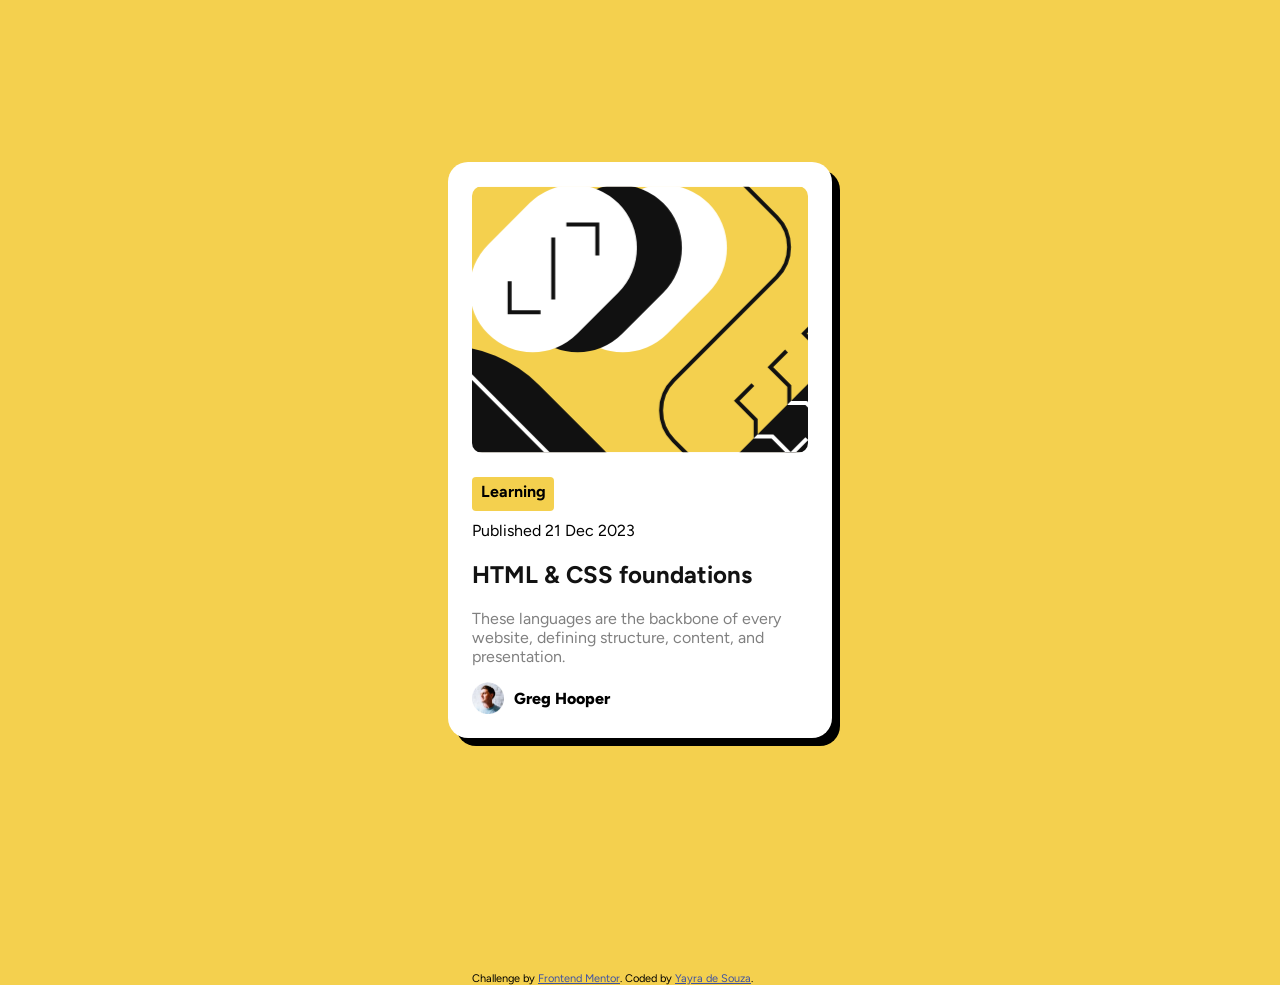
==== blog-preview-card-main/index.html @ 0ca87fa4 "Initial commit 24th May" ====
<!DOCTYPE html>
<html lang="en">
<head>
  <meta charset="UTF-8">
  <meta name="viewport" content="width=device-width, initial-scale=1.0"> <!-- displays site properly based on user's device -->

  <link rel="icon" type="image/png" sizes="32x32" href="./assets/images/favicon-32x32.png">
  <link rel="stylesheet" href="./style/style.css">
  
  <title>Frontend Mentor | Blog preview card</title>

  <link rel="preconnect" href="https://fonts.googleapis.com">
  <link rel="preconnect" href="https://fonts.gstatic.com" crossorigin>
  <link href="https://fonts.googleapis.com/css2?family=Figtree:ital,wght@0,300..900;1,300..900&display=swap" rel="stylesheet">

  <!-- Feel free to remove these styles or customise in your own stylesheet 👍 -->
  <style>
    .attribution { font-size: 11px; text-align: center; 
    position: absolute;
    top: 90vh;
    }
    .attribution a { color: hsl(228, 45%, 44%); }
  </style>
</head>
<body>
  <div class="container">
  <div class="illustration">
  </div>
  <div class="section">
  <div class="button">
  <strong>Learning</strong>
  </div>
  <div class="published">
  Published 21 Dec 2023
  <div>
  <h2>
  HTML & CSS foundations
</h2>

  <P>
  These languages are the backbone of every website, defining structure, content, and presentation.
  </P>
</div>

  <div class="author">
    <div class="author_pic"></div>
  <div class="author_name"> Greg Hooper</div>
</div>
</div>
  
  <div class="attribution">
    Challenge by <a href="https://www.frontendmentor.io?ref=challenge" target="_blank">Frontend Mentor</a>. 
    Coded by <a href="#">Yayra de Souza</a>.
  </div>
</body>
</html>
---- blog-preview-card-main/style/style.css ----
@media (max-width:375px){
    body {
        display: flex;
        flex-direction: column;
        flex-wrap: wrap;
        justify-content: center;
        background-color: hsl(47, 88%, 63%);
        font-family: "Figtree", sans-serif;
        height: 100vh;
    }

    h2 {
        color:hsl(0, 0%, 7%);
    }

    p {
        color: hsl(0, 0%, 50%);
    }

    .illustration {
        background-image: url("../assets/images/illustration-article.svg");
        background-position: top;
        background-size: cover;
        background-repeat: no-repeat;
        height:200px;
        width: 279px;
        border-radius: 10px;
    }

    .section {
        width: 279px;
    }

    .published {
        margin-top: 10px;
    }

    .container {
        background-color: hsl(0, 0%, 100%);
        max-width: 327px;
        max-height: 501px;
        display: flex;
        justify-content:center;
        flex-direction: column;
        padding: 24px;
        border-radius: 20px;
        position:absolute;
        top:50%;
        left:50%;
        transform:translate(-50%,-50%);
        box-shadow: 8px 8px;
    }

    .button {
        background-color: hsl(47, 88%, 63%);
        max-width: 73px;
        max-height: 26px;
        margin-top: 24px; 
        padding-bottom: 5px;
        border-radius: 4px;
        text-align:center;
    }
   
    .author {
        display: flex;
        flex-direction: row;
        justify-content:left;
        align-items: center;
    }
    .author_pic {
        background-image: url("../assets/images/image-avatar.webp");
        background-size: contain;
        width: 32px;
        height: 32px;
    }
    .author_name {
        text-align: justify;
        justify-content: center;
        font-weight: 800;
        padding-left: 10px;
    }
}

/*for desktop*/
@media (min-width:376px) and (max-width:1920px) {
body {
    display: flex;
    flex-direction: column;
    flex-wrap: wrap;
    justify-content: center;
    background-color: hsl(47, 88%, 63%);
    font-family: "Figtree", sans-serif;
}

h2 {
    color:hsl(0, 0%, 7%);
}

.published {
    margin-top: 10px;
}

.illustration {
    background-image: url("../assets/images/illustration-article.svg");
    background-position: top;
    background-size: cover;
    background-repeat: no-repeat;
    height:40rem;
    border-radius: 10px;
    width: 336px;
}

.section {
    width: 336px;
}
.container {
    background-color: hsl(0, 0%, 100%);
    max-width:384px;
    height: 528px;
    display: flex;
    justify-content: center;
    flex-direction: column;
    padding: 24px;
    border-radius: 20px;
    position:absolute;
    top:50%;
    left:50%;
    transform:translate(-50%,-50%);
    box-shadow: 8px 8px;

}

.container:hover {
    box-shadow: 16px 16px;

}

h2:hover {
    color:hsl(47, 88%, 63%);
}

p {
    color:hsl(0, 0%, 50%);
}

.button {
    background-color: hsl(47, 88%, 63%);
    width: 82px;
    height: 29px;
    margin-top: 24px;
    text-align: center;
    border-radius: 4px;
    padding-top: 5px;
}
.author {
    display: flex;
    flex-direction: row;
    justify-content:left;
    align-items: center;
}
.author_pic {
    background-image: url("../assets/images/image-avatar.webp");
    background-size: contain;
    width: 32px;
    height: 32px;
}

.author_name {
    text-align: justify;
    text-justify: newspaper;
    padding-left: 10px;
    font-weight: 800;
}
}
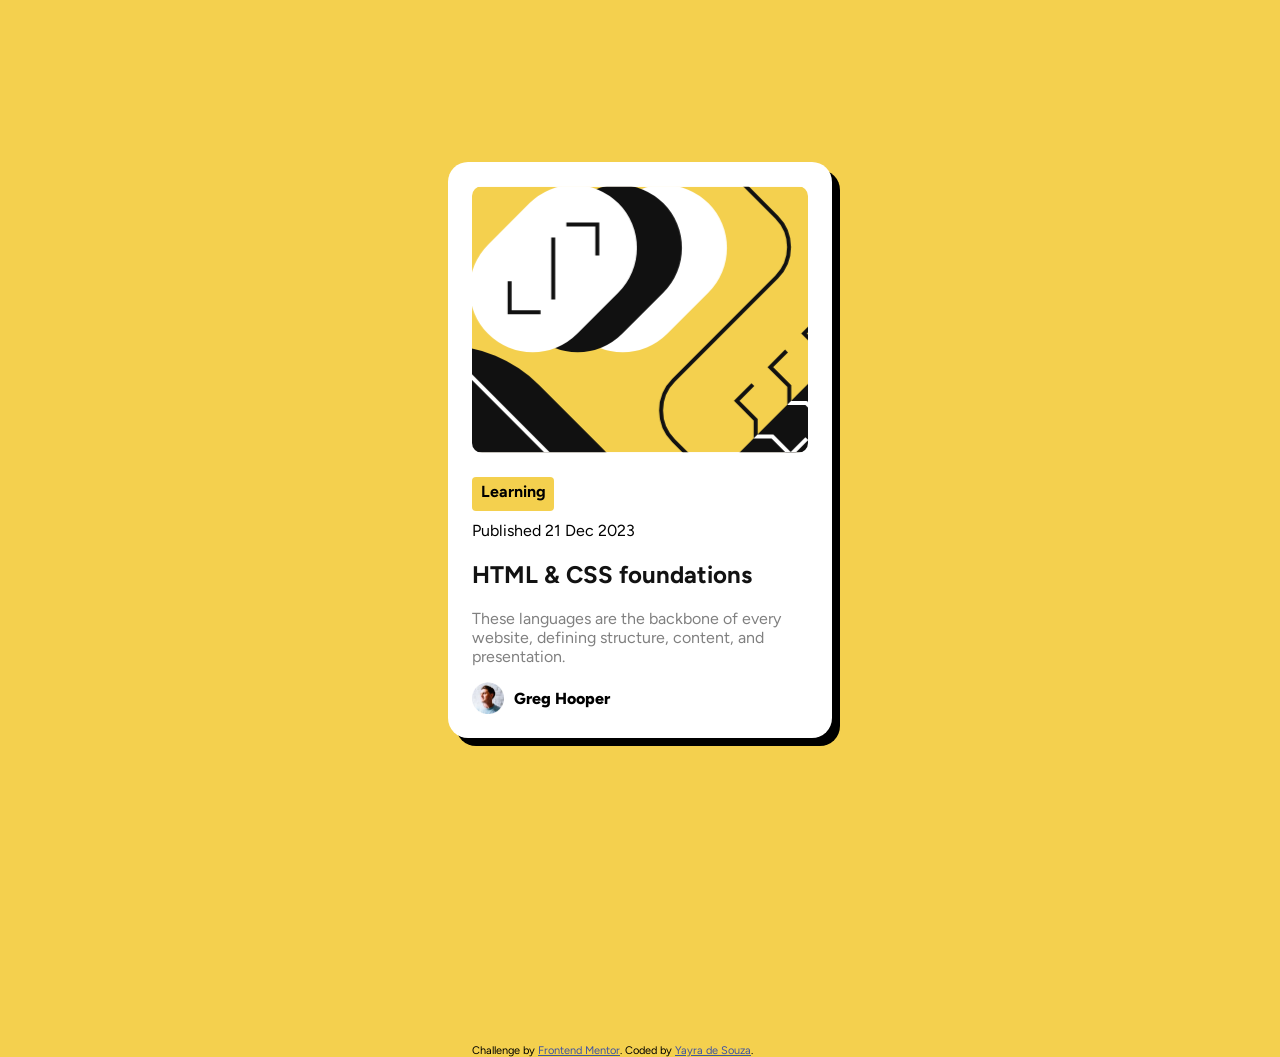
==== commit fa8804b6: "new file:   blog-preview-card-main/index.html" ====
--- a/blog-preview-card-main/index.html
+++ b/blog-preview-card-main/index.html
@@ -17,7 +17,7 @@
   <style>
     .attribution { font-size: 11px; text-align: center; 
     position: absolute;
-    top: 90vh;
+    top: 98vh;
     }
     .attribution a { color: hsl(228, 45%, 44%); }
   </style>
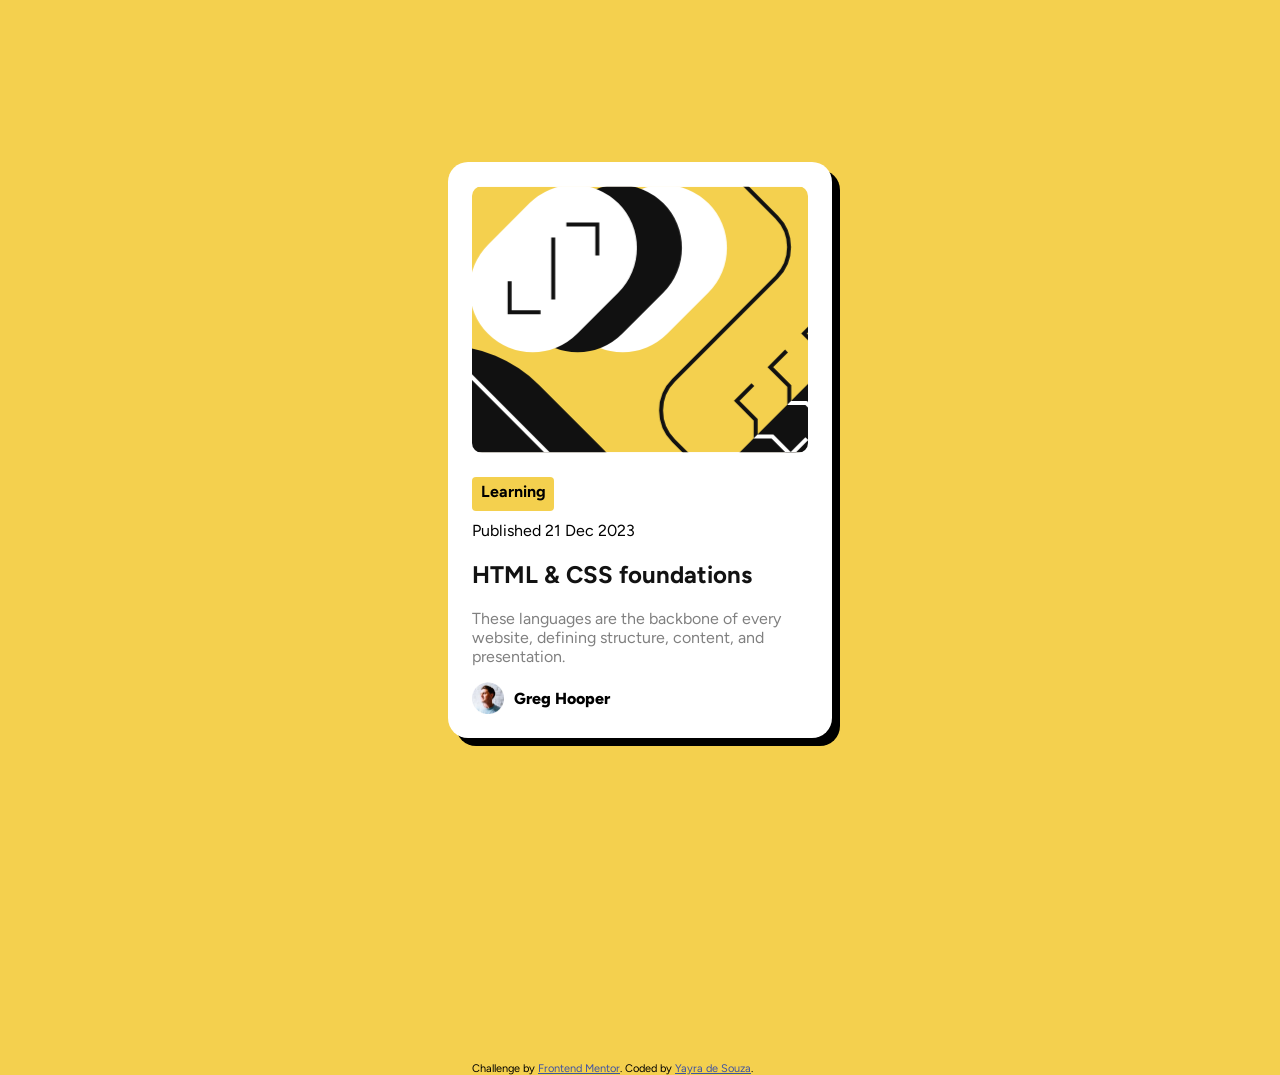
==== commit 32a8dc94: "modified:   blog-preview-card-main/index.html" ====
--- a/blog-preview-card-main/index.html
+++ b/blog-preview-card-main/index.html
@@ -17,7 +17,7 @@
   <style>
     .attribution { font-size: 11px; text-align: center; 
     position: absolute;
-    top: 98vh;
+    top: 100vh;
     }
     .attribution a { color: hsl(228, 45%, 44%); }
   </style>
